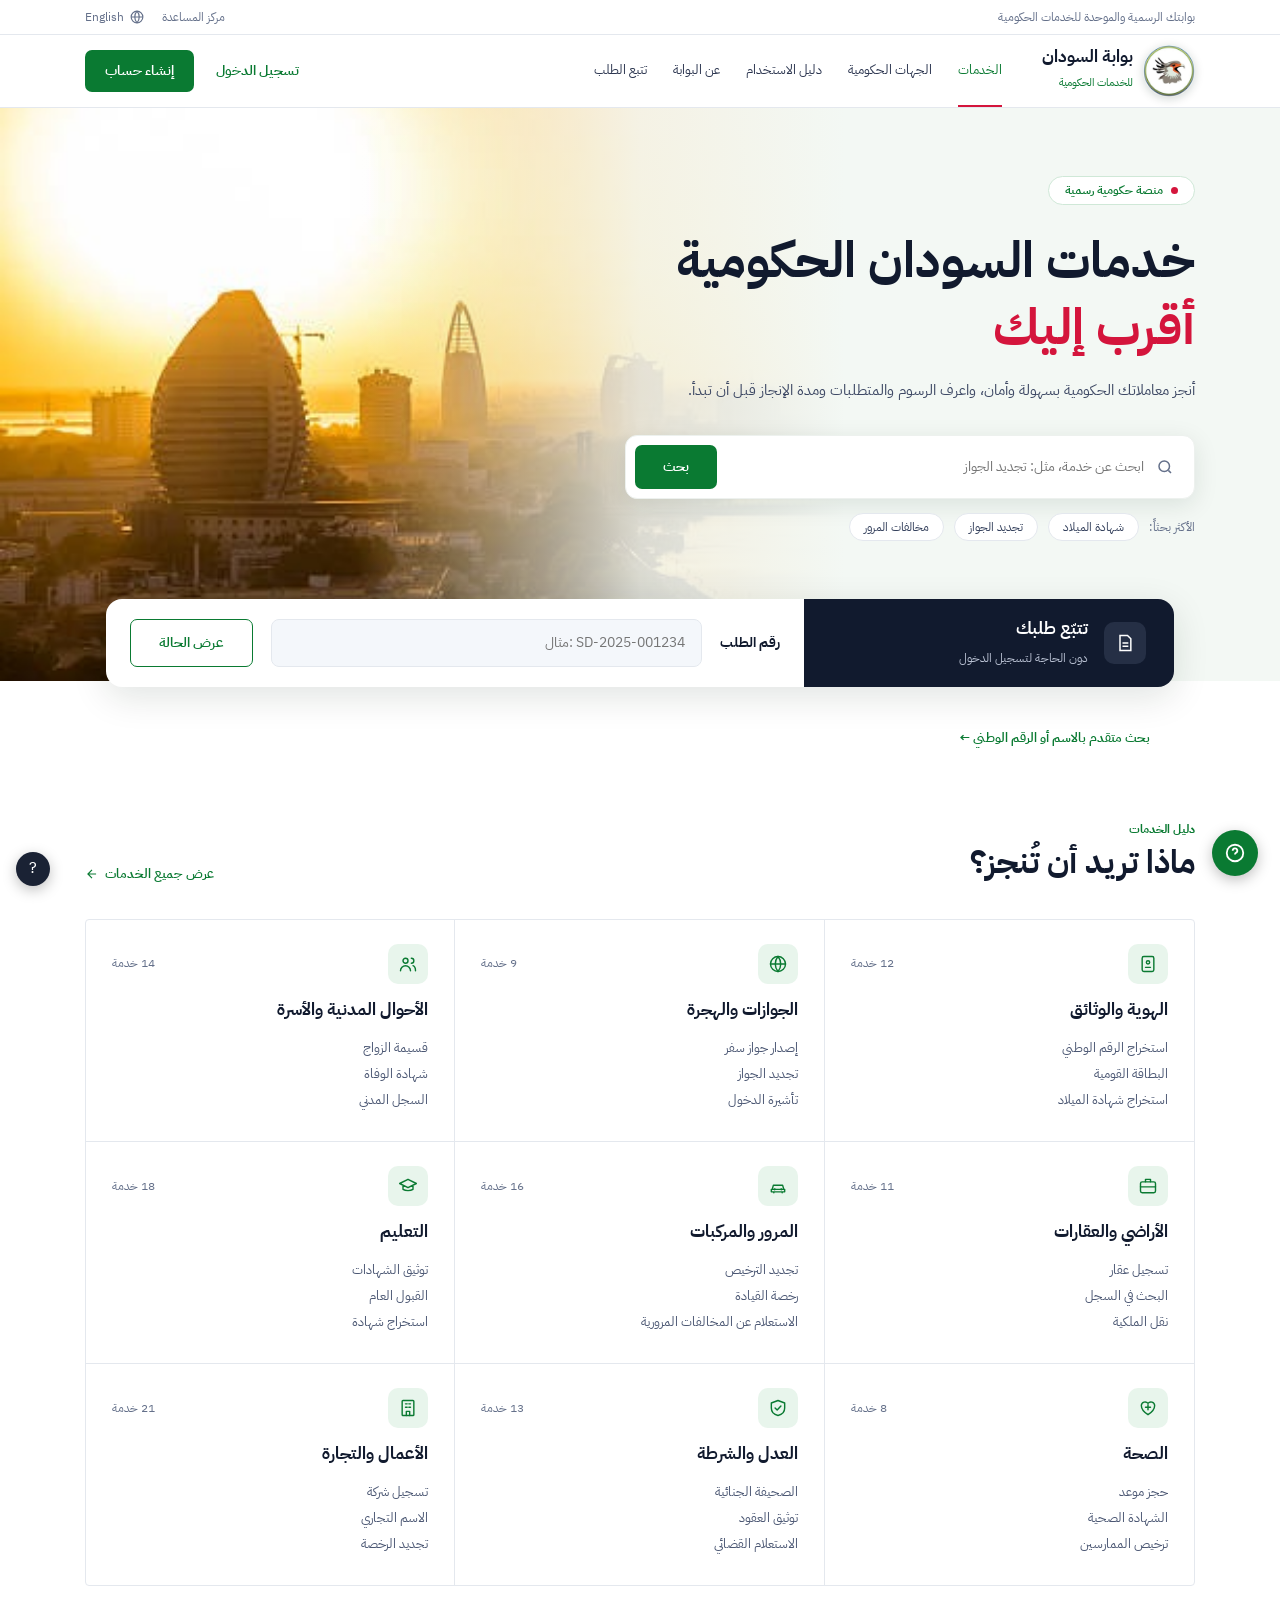
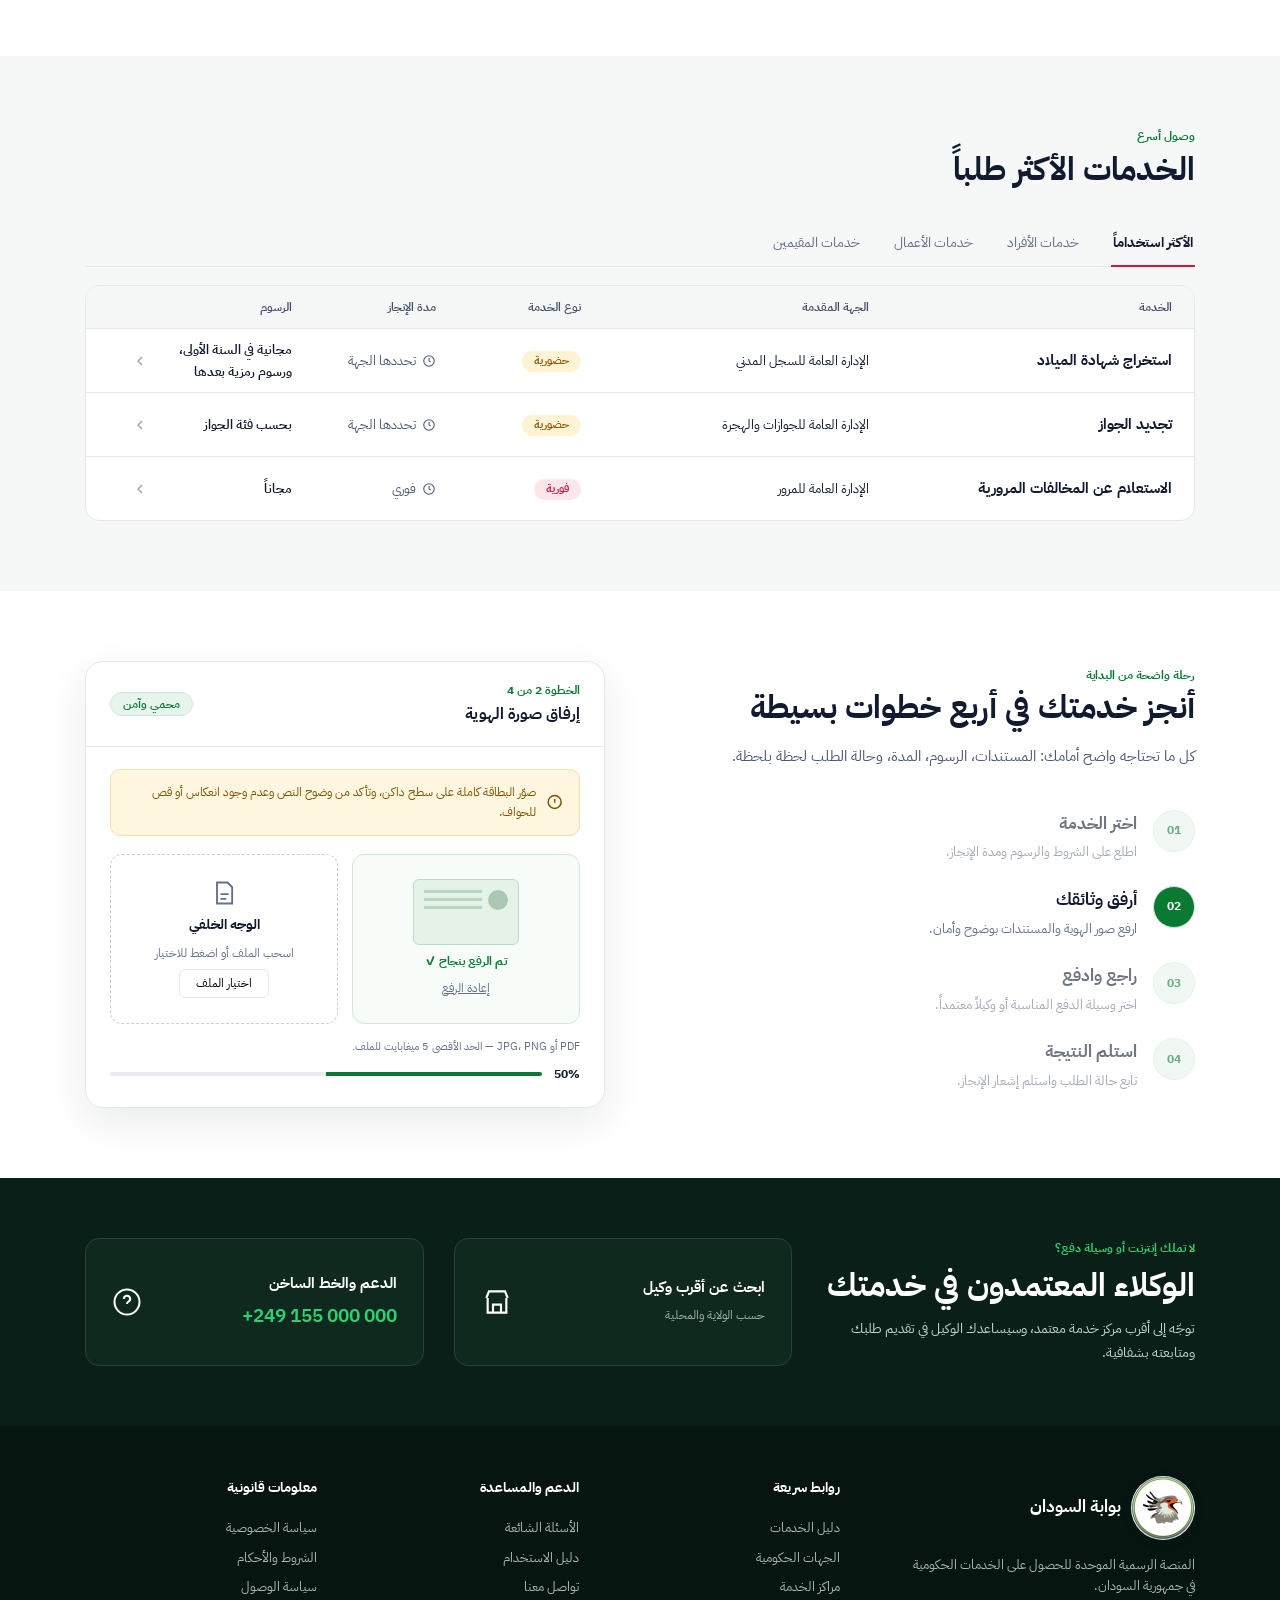
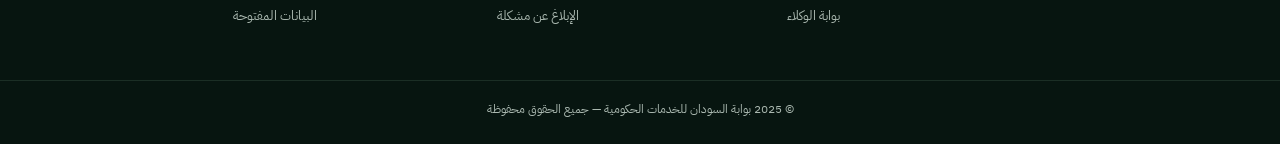
==== index.html @ 1da8e929 "Add files via upload" ====
<!DOCTYPE html>
<html lang="ar" dir="rtl">
<head>
<meta charset="UTF-8">
<meta name="viewport" content="width=device-width, initial-scale=1, viewport-fit=cover">
<title>بوابة السودان للخدمات الحكومية</title>
<link rel="preconnect" href="https://fonts.googleapis.com">
<link rel="preconnect" href="https://fonts.gstatic.com" crossorigin>
<link href="https://fonts.googleapis.com/css2?family=IBM+Plex+Sans+Arabic:wght@300;400;500;600;700&display=swap" rel="stylesheet">
<link rel="stylesheet" href="css/style.css">
<link rel="stylesheet" href="css/mobile.css">
<link rel="stylesheet" href="css/lang.css">
<link rel="icon" href="images/logo.png">
<script src="js/lang-en.js"></script>
<script src="js/i18n.js"></script>
</head>
<body>

<div class="topbar"><div class="wrap">
  <span class="rt">بوابتك الرسمية والموحدة للخدمات الحكومية</span>
  <div class="l"><a href="pages.html?p=faq">مركز المساعدة</a>
    <button id="lang" type="button"><svg width="14" height="14" viewBox="0 0 24 24" fill="none" stroke="currentColor" stroke-width="2"><circle cx="12" cy="12" r="10"/><path d="M2 12h20M12 2a15 15 0 0 1 0 20M12 2a15 15 0 0 0 0 20"/></svg><span>English</span></button></div>
</div></div>

<header><div class="wrap">
  <a class="logo" href="#top">
    <img class="logo-img" src="images/logo.png" alt="شعار جمهورية السودان">
    <div><b>بوابة السودان</b><small>للخدمات الحكومية</small></div>
  </a>
  <nav>
    <a class="active" href="#services">الخدمات</a><a href="pages.html?p=agencies">الجهات الحكومية</a>
    <a href="pages.html?p=guide">دليل الاستخدام</a><a href="pages.html?p=about">عن البوابة</a><a href="track.html">تتبع الطلب</a>
  <a class="m-only" href="#" data-msg="تسجيل الدخول">تسجيل الدخول</a></nav>
  <div class="actions"><a class="login" href="#" data-msg="تسجيل الدخول">تسجيل الدخول</a><button class="btn" data-msg="إنشاء حساب جديد">إنشاء حساب</button></div>
<button class="menu-btn" type="button" aria-label="القائمة" aria-expanded="false"><i></i><i></i><i></i></button></div></header>

<main id="top">
<div class="hero">
  <div class="wrap"><div class="txt">
    <span class="pill"><i></i>منصة حكومية رسمية</span>
    <h1>خدمات السودان الحكومية <span>أقرب إليك</span></h1>
    <p>أنجز معاملاتك الحكومية بسهولة وأمان، واعرف الرسوم والمتطلبات ومدة الإنجاز قبل أن تبدأ.</p>
    <form class="search" id="searchForm" role="search">
      <svg width="18" height="18" viewBox="0 0 24 24" fill="none" stroke="currentColor" stroke-width="2"><circle cx="11" cy="11" r="7"/><path d="m20 20-3.5-3.5"/></svg>
      <input id="q" type="search" placeholder="ابحث عن خدمة، مثل: تجديد الجواز" aria-label="ابحث عن خدمة">
      <button class="btn" type="submit">بحث</button>
    </form>
    <div class="ideas"><span>الأكثر بحثاً:</span>
      <button type="button">شهادة الميلاد</button><button type="button">تجديد الجواز</button><button type="button">مخالفات المرور</button></div>
  </div></div>
</div>

<div class="wrap">
  <div class="track">
    <div class="lead"><div class="ic"><svg width="20" height="20" viewBox="0 0 24 24" fill="none" stroke="#fff" stroke-width="1.8"><path d="M6 3h9l4 4v14H6z"/><path d="M9 12h7M9 16h7"/></svg></div>
      <div><b>تتبّع طلبك</b><small>دون الحاجة لتسجيل الدخول</small></div></div>
    <form id="trackForm"><label for="ref">رقم الطلب</label><input id="ref" placeholder="مثال: SD-2025-001234" autocomplete="off"><button class="btn outline" type="submit">عرض الحالة</button></form>
  </div>
  <div id="trackResult" role="status"></div>
  <p class="tmore"><a href="track.html">بحث متقدم بالاسم أو الرقم الوطني ←</a></p>
</div>

<section id="services"><div class="wrap">
  <div class="head"><div><div class="eyebrow">دليل الخدمات</div><h2>ماذا تريد أن تُنجز؟</h2></div>
    <a class="more" href="#services">عرض جميع الخدمات <svg width="14" height="14" viewBox="0 0 24 24" fill="none" stroke="currentColor" stroke-width="2"><path d="M19 12H5M12 19l-7-7 7-7"/></svg></a></div>
  <div class="grid" id="cats"></div>
</div></section>

<section class="popular" id="agencies"><div class="wrap">
  <div class="eyebrow">وصول أسرع</div><h2>الخدمات الأكثر طلباً</h2>
  <div class="tabs" id="tabs" role="tablist"></div>
  <div class="tbl" id="tbl"></div>
</div></section>

<section class="steps" id="steps"><div class="wrap">
  <div>
    <div class="eyebrow">رحلة واضحة من البداية</div>
    <h2>أنجز خدمتك في أربع خطوات بسيطة</h2>
    <p class="lead">كل ما تحتاجه واضح أمامك: المستندات، الرسوم، المدة، وحالة الطلب لحظة بلحظة.</p>
    <div id="stepList"></div>
  </div>
  <div class="mock" id="mock"></div>
</div></section>
</main>

<div class="agents" id="agents"><div class="wrap">
  <div><div class="eyebrow">لا تملك إنترنت أو وسيلة دفع؟</div><h2>الوكلاء المعتمدون في خدمتك</h2>
    <p>توجّه إلى أقرب مركز خدمة معتمد، وسيساعدك الوكيل في تقديم طلبك ومتابعته بشفافية.</p></div>
  <a class="box" href="pages.html?p=agents">
    <div><b>ابحث عن أقرب وكيل</b><small>حسب الولاية والمحلية</small></div>
    <svg width="32" height="32" viewBox="0 0 24 24" fill="none" stroke="#fff" stroke-width="1.6"><path d="M4 9l2-5h12l2 5M5 9v11h14V9M9 20v-6h6v6"/></svg></a>
  <a class="box" href="pages.html?p=contact"><div><b>الدعم والخط الساخن</b><span class="tel">+249 155 000 000</span></div>
    <svg width="30" height="30" viewBox="0 0 24 24" fill="none" stroke="#fff" stroke-width="1.6"><circle cx="12" cy="12" r="10"/><path d="M9.5 9.5a2.5 2.5 0 1 1 3.5 2.3c-.7.4-1 .9-1 1.7M12 17h.01"/></svg></a>
</div></div>

<footer id="about"><div class="wrap">
  <div class="cols">
    <div class="about"><a class="logo" href="#top"><img class="logo-img" src="images/logo.png" alt="شعار جمهورية السودان"><b>بوابة السودان</b></a>
      <p>المنصة الرسمية الموحدة للحصول على الخدمات الحكومية في جمهورية السودان.</p></div>
    <div><h4>روابط سريعة</h4><ul><li><a href="index.html#services">دليل الخدمات</a></li><li><a href="pages.html?p=agencies">الجهات الحكومية</a></li><li><a href="pages.html?p=centers">مراكز الخدمة</a></li><li><a href="pages.html?p=agents">بوابة الوكلاء</a></li></ul></div>
    <div><h4>الدعم والمساعدة</h4><ul><li><a href="pages.html?p=faq">الأسئلة الشائعة</a></li><li><a href="pages.html?p=guide">دليل الاستخدام</a></li><li><a href="pages.html?p=contact">تواصل معنا</a></li><li><a href="pages.html?p=report">الإبلاغ عن مشكلة</a></li></ul></div>
    <div><h4>معلومات قانونية</h4><ul><li><a href="pages.html?p=privacy">سياسة الخصوصية</a></li><li><a href="pages.html?p=terms">الشروط والأحكام</a></li><li><a href="pages.html?p=access">سياسة الوصول</a></li><li><a href="pages.html?p=opendata">البيانات المفتوحة</a></li></ul></div>
  </div>
</div>
<div class="copy">© 2025 بوابة السودان للخدمات الحكومية — جميع الحقوق محفوظة</div></footer>

<button class="fab help" aria-label="المساعدة" data-msg="مرحباً! كيف يمكننا مساعدتك؟"><svg width="22" height="22" viewBox="0 0 24 24" fill="none" stroke="#fff" stroke-width="2"><circle cx="12" cy="12" r="9"/><path d="M9.5 9.5a2.5 2.5 0 1 1 3.5 2.3c-.7.4-1 .9-1 1.7M12 17h.01"/></svg></button>
<button class="fab q" aria-label="اختصارات" data-msg="اختصارات لوحة المفاتيح قريباً">?</button>
<div class="toast" id="toast" role="status"></div>

<script src="js/services.js"></script>
<script src="js/main.js"></script>
<script src="js/menu.js"></script>
<script>I18N.start()</script>
</body>
</html>
---- css/style.css ----
:root{
  --green:#0a7a32; --green-d:#075d26; --green-l:#e8f5ec; --red:#d4153c;
  --ink:#111a2e; --muted:#64708a; --line:#e4e8ee; --bg:#f6f8f7; --dark:#0a1f17; --darker:#071510;
}
*{box-sizing:border-box;margin:0;padding:0}
html{scroll-behavior:smooth}
body{font-family:"IBM Plex Sans Arabic","Segoe UI",Tahoma,sans-serif;color:var(--ink);background:#fff;line-height:1.7}
a{color:inherit;text-decoration:none}
button,input{font:inherit}
.wrap{max-width:1150px;margin:0 auto;padding:0 20px}
:focus-visible{outline:2px solid var(--green);outline-offset:2px}

/* top bar + header */
.topbar{border-bottom:1px solid var(--line);font-size:12px;color:var(--muted);background:#fff}
.topbar .wrap{display:flex;justify-content:space-between;align-items:center;height:34px}
.topbar .l{display:flex;gap:18px;align-items:center}
.topbar button{background:none;border:0;color:inherit;cursor:pointer;display:flex;gap:6px;align-items:center}
header{position:sticky;top:0;z-index:20;background:rgba(255,255,255,.96);backdrop-filter:blur(8px);border-bottom:1px solid var(--line)}
header .wrap{display:flex;align-items:center;height:72px;gap:40px}
.logo{display:flex;align-items:center;gap:10px}
.logo b{display:block;font-size:17px;line-height:1.2}
.logo small{font-size:11px;color:var(--green)}
nav{display:flex;gap:26px;flex:1}
nav a{font-size:13px;color:#2c3650;height:72px;display:flex;align-items:center;border-bottom:2px solid transparent}
nav a.active{color:var(--green);border-color:var(--red)}
nav a:hover{color:var(--green)}
.actions{display:flex;gap:22px;align-items:center}
.actions .login{color:var(--green);font-weight:600;font-size:14px}
.btn{background:var(--green);color:#fff;border:0;border-radius:7px;padding:9px 20px;font-weight:600;cursor:pointer;font-size:14px;transition:background .2s}
.btn:hover{background:var(--green-d)}
.btn.outline{background:#fff;color:var(--green);border:1.5px solid var(--green)}
.btn.outline:hover{background:var(--green-l)}

/* hero */
.hero{position:relative;min-height:530px;background:#f3f8f4 url("../images/hero.jpg") left center/cover no-repeat;overflow:hidden}
.hero::after{content:"";position:absolute;inset:0;background:linear-gradient(270deg,#f3f8f4 34%,rgba(243,248,244,.85) 50%,rgba(243,248,244,0) 72%)}
.hero .wrap{position:relative;z-index:2;padding-top:68px;padding-bottom:140px}
.hero .txt{max-width:570px}
.pill{display:inline-flex;gap:8px;align-items:center;background:#fff;border:1px solid #cfe8d7;border-radius:30px;padding:3px 16px;font-size:12px;font-weight:600;color:var(--green);margin-bottom:22px}
.pill i{width:7px;height:7px;border-radius:50%;background:var(--red)}
h1{font-size:50px;line-height:1.35;font-weight:700}
h1 span{color:var(--red);display:block}
.hero p{margin-top:16px;color:#3d4864;font-size:15px}
.search{margin-top:32px;background:#fff;border-radius:12px;box-shadow:0 6px 24px rgba(10,40,25,.1);display:flex;align-items:center;padding:9px 20px 9px 9px;border:1px solid #edf1ee;max-width:570px}
.search input{flex:1;border:0;outline:0;padding:10px 12px;font-size:14px;background:transparent}
.search svg{color:var(--muted)}
.search .btn{padding:10px 28px}
.ideas{margin-top:14px;display:flex;gap:10px;align-items:center;flex-wrap:wrap;font-size:12px;color:var(--muted)}
.ideas button{background:#fff;border:1px solid var(--line);border-radius:20px;padding:3px 14px;font-size:12px;cursor:pointer;color:#34405c}
.ideas button:hover{border-color:var(--green);color:var(--green)}

/* track */
.track{position:relative;z-index:5;margin:-82px auto 0;max-width:1068px;background:#fff;border-radius:16px;box-shadow:0 10px 36px rgba(10,30,20,.12);display:flex;overflow:hidden;min-height:88px}
.track .lead{background:var(--ink);color:#fff;padding:0 28px;display:flex;align-items:center;gap:16px;width:370px;flex:none}
.track .lead .ic{width:42px;height:42px;border-radius:10px;background:#252f45;display:grid;place-items:center}
.track .lead b{display:block;font-size:17px}
.track .lead small{font-size:12px;color:#b8c0d2}
.track form{flex:1;display:flex;align-items:center;gap:18px;padding:0 24px}
.track label{font-weight:700;font-size:14px;white-space:nowrap}
.track input{flex:1;border:1px solid var(--line);background:#f4f7fb;border-radius:8px;padding:11px 16px;font-size:14px;direction:ltr;text-align:right}
.track .btn{padding:11px 28px;font-size:14px}
#trackResult{max-width:1068px;margin:12px auto 0;padding:0 24px;font-size:14px;min-height:22px}
#trackResult.ok{color:var(--green)} #trackResult.err{color:var(--red)}

/* sections */
section{padding:70px 0}
.eyebrow{font-size:12px;font-weight:700;color:var(--green)}
h2{font-size:32px;font-weight:700;line-height:1.4}
.head{display:flex;justify-content:space-between;align-items:flex-end;margin-bottom:34px}
.head .more{color:var(--green);font-size:13px;font-weight:600;display:flex;align-items:center;gap:6px}
.grid{display:grid;grid-template-columns:repeat(3,1fr);border:1px solid var(--line);border-radius:4px}
.cat{padding:24px 26px 28px;border-inline-start:1px solid var(--line);border-bottom:1px solid var(--line);position:relative;transition:background .2s;cursor:pointer;min-height:206px}
.cat:nth-child(3n+1){border-inline-start:0}
.cat:nth-last-child(-n+3){border-bottom:0}
.cat:hover{background:#f6faf7}
.cat .top{display:flex;justify-content:space-between;align-items:center;margin-bottom:12px}
.cat .ico{width:40px;height:40px;border-radius:10px;background:var(--green-l);color:var(--green);display:grid;place-items:center}
.cat .n{font-size:12px;color:var(--muted)}
.cat h3{font-size:17px;margin-bottom:10px;display:flex;justify-content:space-between;align-items:center}
.cat h3 .arr{opacity:0;color:var(--green);transition:opacity .2s}
.cat:hover h3 .arr{opacity:1}
.cat li{list-style:none;font-size:13px;color:#4c5874;padding:2px 0}
.cat li:hover{color:var(--green)}

.popular{background:var(--bg)}
.tabs{display:flex;gap:30px;border-bottom:1px solid var(--line);margin:30px 0 18px}
.tabs button{background:none;border:0;padding:10px 2px;font-size:14px;color:var(--muted);cursor:pointer;border-bottom:2px solid transparent;margin-bottom:-1px}
.tabs button.on{color:var(--ink);font-weight:700;border-color:var(--red)}
.tbl{background:#fff;border:1px solid var(--line);border-radius:14px;overflow:hidden}
.tbl .r{display:grid;grid-template-columns:2.1fr 2fr 1fr 1fr 1fr 40px;align-items:center;padding:0 22px;min-height:64px;border-top:1px solid var(--line);font-size:13px;cursor:pointer}
.tbl .r.h{background:#f4f7f6;border:0;min-height:42px;font-size:12px;font-weight:600;color:#44506b;cursor:default}
.tbl .r:not(.h):hover{background:#fafcfb}
.tbl .r b{font-size:15px}
.tag{display:inline-block;padding:1px 12px;border-radius:20px;font-size:11px;font-weight:700}
.tag.e{background:#e0f3e6;color:var(--green)} .tag.f{background:#fde6ea;color:var(--red)}
.dur{color:#4c5874;display:flex;gap:6px;align-items:center}
.fee{font-weight:600;direction:ltr;text-align:right}
.chev{color:#97a0b3;transition:transform .2s}
.r.open .chev{transform:rotate(-90deg)}
.detail{display:none;padding:14px 22px 18px;border-top:1px dashed var(--line);font-size:13px;color:#4c5874;background:#fbfdfc}
.detail.show{display:block}

/* steps */
.steps .wrap{display:grid;grid-template-columns:1fr 1fr;gap:70px;align-items:center}
.steps p.lead{color:#4c5874;margin:14px 0 30px;font-size:15px}
.st{display:flex;gap:16px;align-items:flex-start;padding:10px 0;cursor:pointer;opacity:.6;transition:opacity .2s}
.st.on{opacity:1}
.num{width:42px;height:42px;border-radius:50%;border:1px solid #cfe8d7;background:var(--green-l);display:grid;place-items:center;font-size:12px;font-weight:700;color:var(--green);flex:none}
.st.on .num{background:var(--green);color:#fff}
.st b{font-size:17px;display:block}
.st span{font-size:13px;color:var(--muted)}
.mock{background:#fff;border:1px solid var(--line);border-radius:18px;box-shadow:0 14px 40px rgba(10,30,20,.09);overflow:hidden}
.mock .mh{padding:18px 24px;border-bottom:1px solid var(--line);display:flex;justify-content:space-between;align-items:center}
.mock .mh small{color:var(--green);font-weight:700;font-size:12px;display:block}
.mock .mh b{font-size:16px}
.safe{background:var(--green-l);color:var(--green);border:1px solid #cfe8d7;border-radius:20px;padding:1px 12px;font-size:12px;font-weight:600}
.mb{padding:22px 24px}
.warn{background:#fff6e0;border:1px solid #f3e1b2;color:#7a5200;border-radius:10px;padding:12px 16px;font-size:12px;display:flex;gap:10px;align-items:center;margin-bottom:18px}
.drops{display:grid;grid-template-columns:1fr 1fr;gap:14px}
.drop{border:1.5px dashed #c8d0dc;border-radius:12px;min-height:170px;display:flex;flex-direction:column;align-items:center;justify-content:center;gap:6px;font-size:12px;color:var(--muted);padding:14px;text-align:center}
.drop b{color:var(--ink);font-size:14px}
.drop.done{border-style:solid;border-color:#cfe8d7;background:#f7fcf8}
.drop .card{width:106px;height:66px;border-radius:6px;background:#e4f2e8;border:1px solid #bddcc6;position:relative}
.drop .card::before{content:"";position:absolute;inset:10px 36px 30px 10px;background:repeating-linear-gradient(#b4d5bf 0 3px,transparent 3px 8px)}
.drop .card::after{content:"";position:absolute;width:20px;height:20px;border-radius:50%;background:#aac7b3;inset:10px 10px auto auto}
.drop .ok{color:var(--green);font-weight:700}
.drop button{background:#fff;border:1px solid var(--line);border-radius:6px;padding:3px 16px;font-size:12px;cursor:pointer}
.drop button:hover{border-color:var(--green)}
.drop u{cursor:pointer}
.limit{font-size:11px;color:var(--muted);margin:14px 0 8px}
.prog{display:flex;align-items:center;gap:12px;font-size:12px;font-weight:700}
.bar{flex:1;height:4px;background:#e8ecf1;border-radius:4px;overflow:hidden}
.bar i{display:block;height:100%;background:var(--green);width:50%;transition:width .4s}

/* agents */
.agents{background:var(--dark);color:#fff;padding:60px 0}
.agents .wrap{display:grid;grid-template-columns:1.1fr 1fr 1fr;gap:30px;align-items:center}
.agents .eyebrow{color:#2fd070}
.agents h2{margin:4px 0 10px}
.agents p{color:#c5d4cb;font-size:14px;max-width:420px}
.box{background:#10291f;border:1px solid #234536;border-radius:14px;padding:28px 26px;display:flex;justify-content:space-between;align-items:center;min-height:128px;transition:border-color .2s;cursor:pointer}
.box:hover{border-color:#2fd070}
.box b{display:block;font-size:15px}
.box small{color:#9db3a7;font-size:12px}
.box .tel{color:#2fd070;font-size:19px;font-weight:600;direction:ltr;display:block;margin-top:4px}
footer{background:var(--darker);color:#fff;padding:50px 0 0}
footer .cols{display:grid;grid-template-columns:1.4fr 1fr 1fr 1fr;gap:30px;padding-bottom:50px}
footer h4{font-size:14px;margin-bottom:14px}
footer li{list-style:none;font-size:12.5px;color:#aab8b0;padding:4px 0}
footer li:hover{color:#fff;cursor:pointer}
footer .about p{font-size:12.5px;color:#aab8b0;margin-top:14px;max-width:290px}
.copy{border-top:1px solid #1b2e25;text-align:center;font-size:12px;color:#aab8b0;padding:18px 0 24px}

.fab{position:fixed;bottom:24px;inset-inline-end:24px;z-index:30;width:46px;height:46px;border-radius:50%;background:var(--green);color:#fff;border:0;display:grid;place-items:center;cursor:pointer;box-shadow:0 4px 14px rgba(0,0,0,.25)}
.fab.help{inset-inline-end:auto;inset-inline-start:22px}
.fab.q{background:#1a2234;width:34px;height:34px;bottom:14px;inset-inline-end:16px}
.toast{position:fixed;bottom:84px;inset-inline-start:22px;background:var(--ink);color:#fff;padding:12px 18px;border-radius:10px;font-size:13px;z-index:40;opacity:0;transform:translateY(10px);transition:.25s;pointer-events:none;max-width:280px}
.toast.show{opacity:1;transform:none}

@media(max-width:900px){
  nav{display:none} header .wrap{justify-content:space-between}
  h1{font-size:34px}   .grid{grid-template-columns:1fr 1fr} .cat:nth-child(3n+1){border-inline-start:1px solid var(--line)} .cat:nth-child(2n+1){border-inline-start:0}
  .track{flex-direction:column;margin-inline:16px} .track .lead{width:100%;padding:18px 24px} .track form{flex-wrap:wrap;padding:18px 24px}
  .steps .wrap,.agents .wrap{grid-template-columns:1fr;gap:30px}
  footer .cols{grid-template-columns:1fr 1fr}
  .tbl{overflow-x:auto} .tbl .r{min-width:760px}
}
@media(max-width:560px){.grid{grid-template-columns:1fr}.cat{border-inline-start:0!important;border-bottom:1px solid var(--line)!important}.search .btn{padding:10px 16px}.topbar .rt{display:none}}
@media(prefers-reduced-motion:reduce){*{transition:none!important;scroll-behavior:auto!important}}

/* logo image */
.logo-img{width:52px;height:52px;border-radius:50%;object-fit:cover;background:#fff;box-shadow:0 2px 10px rgba(10,40,25,.18)}
footer .logo-img{width:64px;height:64px}

.tag.p{background:#fff3d6;color:#8a5a00}
.cat li a{display:block}.cat li a:hover{color:var(--green)}

footer li a{display:block;color:inherit}footer li a:hover{color:#fff}
a.box{color:inherit;text-decoration:none}

.tmore{max-width:1068px;margin:6px auto 0;padding:0 24px;font-size:13px}.tmore a{color:var(--green);font-weight:600}
---- css/mobile.css ----
/* ===== تحسينات الهاتف ===== */
html{-webkit-text-size-adjust:100%}
body{overflow-x:hidden;-webkit-tap-highlight-color:transparent}
img,svg{max-width:100%}
.menu-btn{display:none;width:44px;height:44px;border:1px solid var(--line);background:#fff;border-radius:10px;cursor:pointer;align-items:center;justify-content:center;flex-direction:column;gap:5px;flex:none}
.menu-btn i{display:block;width:20px;height:2px;background:var(--ink);border-radius:2px;transition:.25s}
.menu-btn.on i:nth-child(1){transform:translateY(7px) rotate(45deg)}
.menu-btn.on i:nth-child(2){opacity:0}
.menu-btn.on i:nth-child(3){transform:translateY(-7px) rotate(-45deg)}
.m-only{display:none}

@media(max-width:900px){
  header .wrap{height:64px;gap:12px}
  .menu-btn{display:flex}
  .logo{flex:1;min-width:0}
  .logo b{font-size:15px}
  .actions{gap:12px}
  nav{display:none;position:absolute;top:100%;inset-inline:0;background:#fff;border-bottom:1px solid var(--line);box-shadow:0 14px 24px rgba(10,30,20,.1);flex-direction:column;gap:0;padding:6px 20px 14px;max-height:calc(100vh - 100px);overflow:auto}
  nav.open{display:flex}
  nav a{height:auto;min-height:48px;border-bottom:1px solid var(--line);border-inline-start:3px solid transparent;padding:10px 12px}
  nav a.active{border-bottom-color:var(--line);border-inline-start-color:var(--red)}
  .m-only{display:flex}
}

@media(max-width:700px){
  .wrap{padding:0 16px}
  section{padding:44px 0}
  h2{font-size:24px}
  .topbar .wrap{height:38px}
  .topbar a,.topbar button{padding:8px 0}
  .actions .login{display:none}
  .actions .btn{padding:10px 16px;font-size:13px;min-height:44px}

  /* hero */
  .hero{min-height:0;background-position:70% top}
  .hero::after{background:linear-gradient(180deg,rgba(243,248,244,.78) 0%,#f3f8f4 78%)}
  .hero .wrap{padding-top:34px;padding-bottom:110px}
  h1{font-size:31px;line-height:1.4}
  .hero p{font-size:14px}
  .search{padding:6px 12px 6px 6px;border-radius:12px}
  .search>svg{display:none}
  .search input{font-size:16px;min-width:0;padding:12px 10px}
  .search .btn{padding:11px 20px;min-height:44px}
  .ideas{gap:8px}
  .ideas button{padding:7px 14px;min-height:36px}

  /* track */
  .track{margin:-72px 0 0;border-radius:14px}
  .track .lead{padding:16px 20px}
  .track form{flex-direction:column;align-items:stretch;gap:10px;padding:16px 20px 20px}
  .track input{font-size:16px;width:100%;text-align:left}
  .track .btn{width:100%;min-height:46px}
  #trackResult{padding:0 20px}

  /* categories */
  .head{flex-direction:column;align-items:flex-start;gap:10px;margin-bottom:22px}
  .grid{grid-template-columns:1fr}
  .cat{min-height:0;padding:18px 18px 20px;border-inline-start:0!important;border-bottom:1px solid var(--line)!important}
  .cat:last-child{border-bottom:0!important}
  .cat h3 .arr{opacity:1}
  .cat li a{padding:7px 0}

  /* table → cards */
  .tabs{overflow-x:auto;gap:22px;margin:22px -16px 14px;padding:0 16px;scrollbar-width:none;white-space:nowrap}
  .tabs::-webkit-scrollbar{display:none}
  .tabs button{padding:12px 2px;font-size:14px;flex:none}
  .tbl{overflow:visible;background:transparent;border:0;border-radius:0}
  .tbl .r.h{display:none}
  .tbl .rw{background:#fff;border:1px solid var(--line);border-radius:14px;margin-bottom:12px;overflow:hidden}
  .tbl .r{display:flex;flex-wrap:wrap;align-items:center;gap:6px 14px;padding:16px 44px 16px 16px;min-width:0;border-top:0;position:relative;min-height:0}
  .tbl .r>b{flex:1 0 100%;font-size:16px}
  .tbl .r>span:nth-of-type(1){flex:1 0 100%;color:var(--muted);font-size:12px}
  .tbl .chev{position:absolute;inset-inline-end:auto;inset-inline-start:14px;top:50%;margin-top:-8px}
  .tbl .fee{text-align:right;margin-inline-start:auto}
  .detail{padding:12px 16px 16px}

  /* steps */
  .steps .wrap{gap:28px}
  .st{padding:12px 0}
  .mb{padding:18px 16px}
  .mock .mh{padding:14px 16px}
  .drops{grid-template-columns:1fr}
  .drop{min-height:140px}

  /* agents + footer */
  .agents{padding:44px 0}
  .box{padding:20px;min-height:0}
  footer .cols{grid-template-columns:1fr 1fr;gap:26px 16px}
  footer .about{grid-column:1/-1}
  footer li{padding:7px 0}

  /* floating */
  .fab{width:48px;height:48px;bottom:calc(16px + env(safe-area-inset-bottom,0px))}
  .fab.help{inset-inline-start:14px}
  .fab.q{display:none}
  .toast{inset-inline:16px;bottom:calc(80px + env(safe-area-inset-bottom,0px));max-width:none;text-align:center}
}

@media(max-width:380px){
  h1{font-size:27px}
  footer .cols{grid-template-columns:1fr}
  .logo small{display:none}
}
---- css/lang.css ----
/* hide the page for a moment while it is being translated (English mode only) */
html.i18n-pending body{visibility:hidden}

/* ===== English / left-to-right layout ===== */
[dir=ltr] .hero{background-position:right center}
[dir=ltr] .hero::after{background:linear-gradient(90deg,#f3f8f4 34%,rgba(243,248,244,.85) 50%,rgba(243,248,244,0) 72%)}
[dir=ltr] .search{padding:9px 9px 9px 20px}
[dir=ltr] .track input{text-align:left}
[dir=ltr] .fee,[dir=ltr] .tbl .fee{text-align:left}
[dir=ltr] .arr,[dir=ltr] .head .more svg{transform:scaleX(-1)}
[dir=ltr] .chev{transform:scaleX(-1)}
[dir=ltr] .r.open .chev{transform:rotate(90deg)}
[dir=ltr] .terms li{padding:8px 0 8px 26px}
[dir=ltr] .terms li::before{right:auto;left:0}
[dir=ltr] .bl li{padding:7px 0 7px 24px}
[dir=ltr] .bl li::before{right:auto;left:2px}
[dir=ltr] .tl li::before{right:auto;left:15px}
[dir=ltr] .rd ul{margin:8px 0 0 20px}
[dir=ltr] .ri{text-align:left}
[dir=ltr] .pbar i{background:linear-gradient(90deg,var(--green),#2fd070)}
[dir=ltr] .fl li{text-align:left}
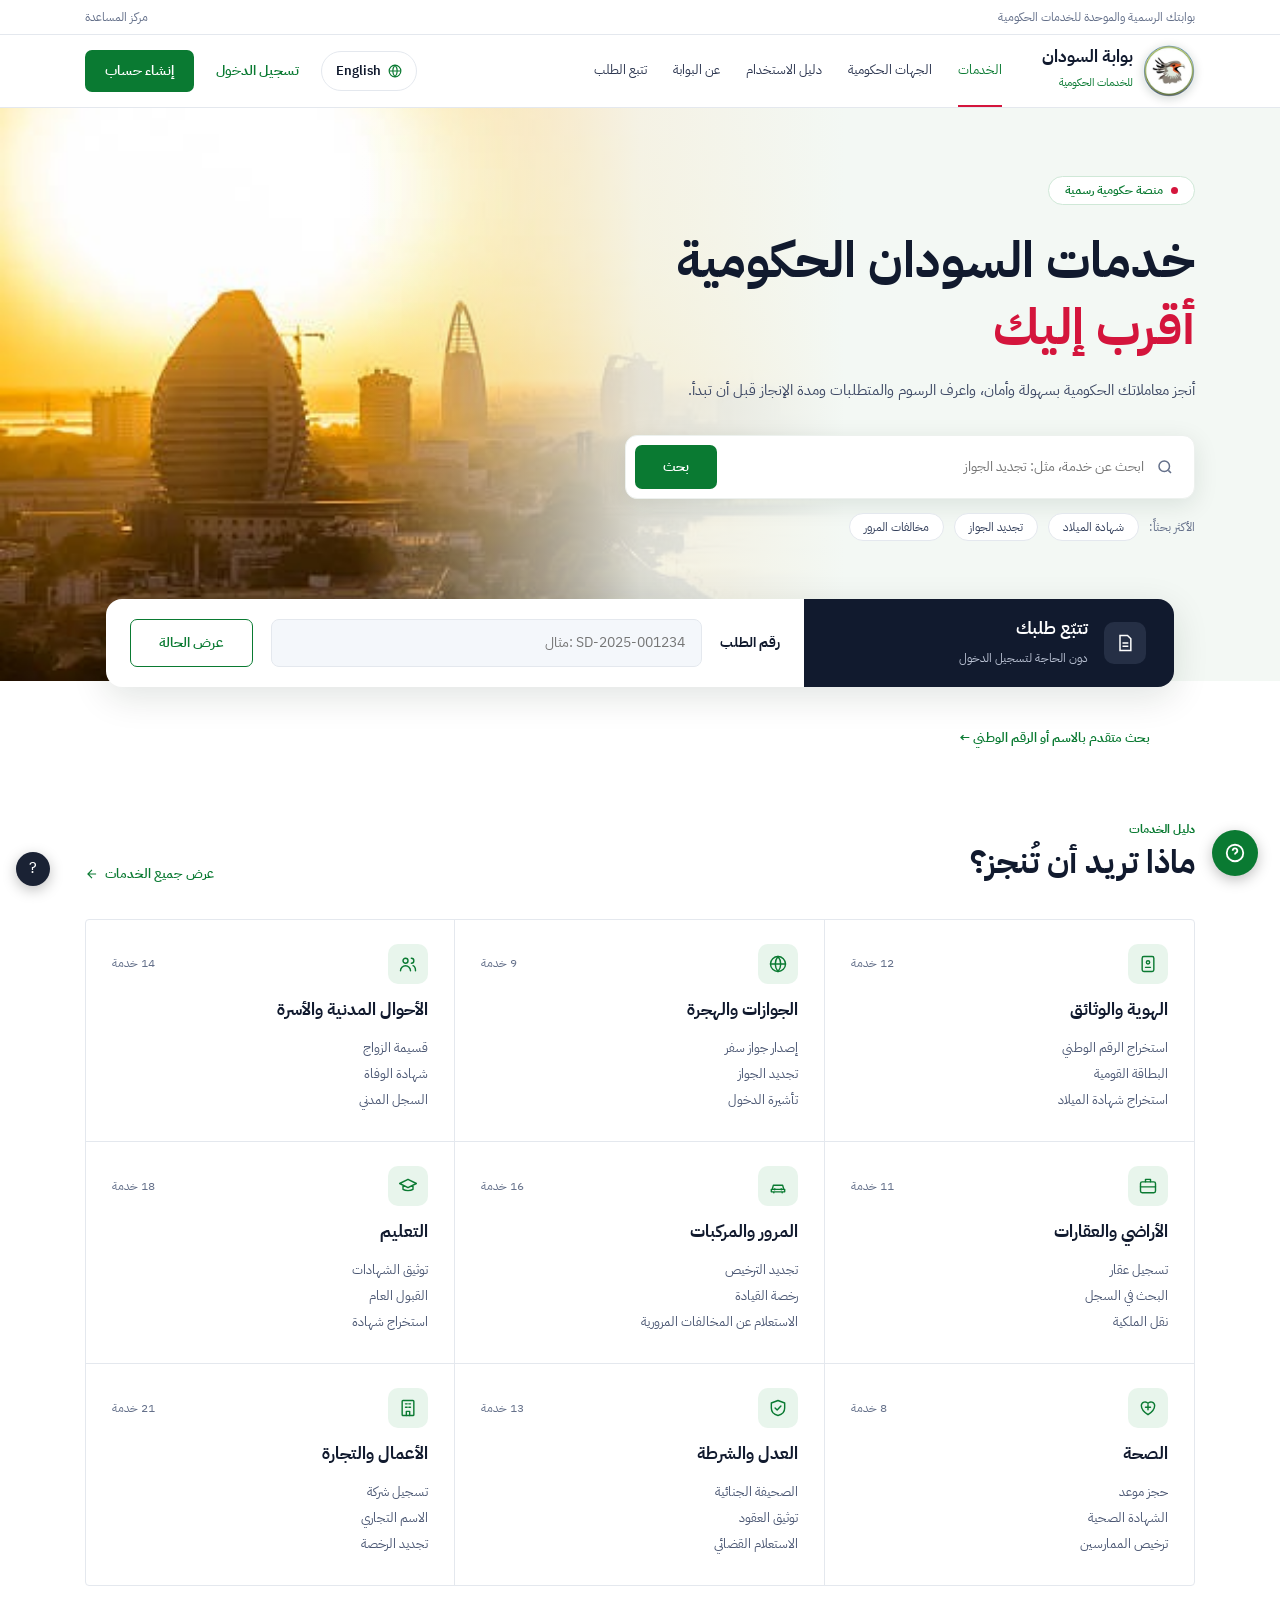
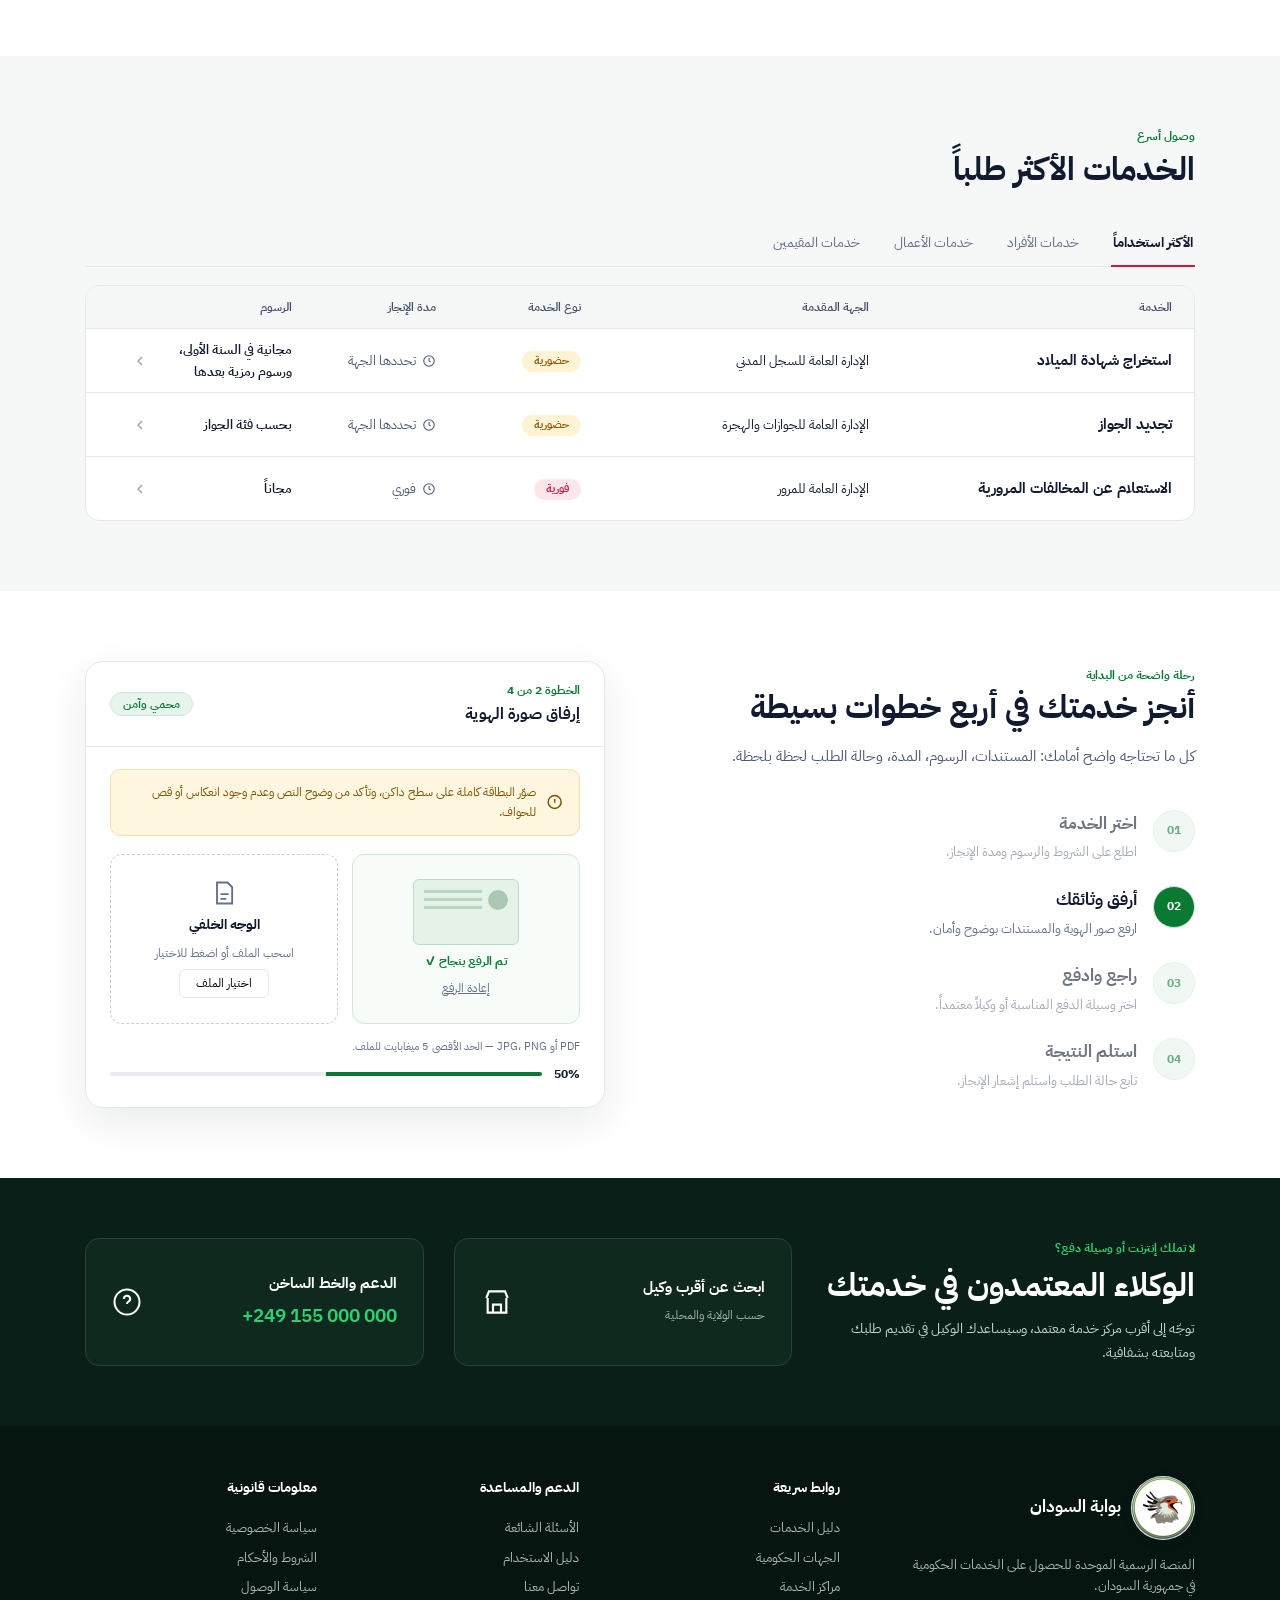
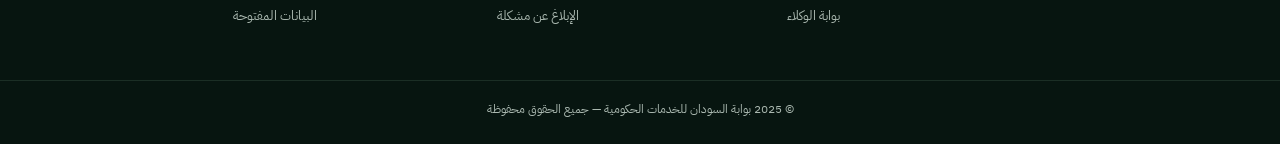
==== commit 2a08a859: "Add files via upload" ====
--- a/index.html
+++ b/index.html
@@ -18,8 +18,7 @@
 
 <div class="topbar"><div class="wrap">
   <span class="rt">بوابتك الرسمية والموحدة للخدمات الحكومية</span>
-  <div class="l"><a href="pages.html?p=faq">مركز المساعدة</a>
-    <button id="lang" type="button"><svg width="14" height="14" viewBox="0 0 24 24" fill="none" stroke="currentColor" stroke-width="2"><circle cx="12" cy="12" r="10"/><path d="M2 12h20M12 2a15 15 0 0 1 0 20M12 2a15 15 0 0 0 0 20"/></svg><span>English</span></button></div>
+  <div class="l"><a href="pages.html?p=faq">مركز المساعدة</a></div>
 </div></div>
 
 <header><div class="wrap">
@@ -31,7 +30,8 @@
     <a class="active" href="#services">الخدمات</a><a href="pages.html?p=agencies">الجهات الحكومية</a>
     <a href="pages.html?p=guide">دليل الاستخدام</a><a href="pages.html?p=about">عن البوابة</a><a href="track.html">تتبع الطلب</a>
   <a class="m-only" href="#" data-msg="تسجيل الدخول">تسجيل الدخول</a></nav>
-  <div class="actions"><a class="login" href="#" data-msg="تسجيل الدخول">تسجيل الدخول</a><button class="btn" data-msg="إنشاء حساب جديد">إنشاء حساب</button></div>
+  <div class="actions">
+      <button id="lang" type="button"><svg width="14" height="14" viewBox="0 0 24 24" fill="none" stroke="currentColor" stroke-width="2"><circle cx="12" cy="12" r="10"/><path d="M2 12h20M12 2a15 15 0 0 1 0 20M12 2a15 15 0 0 0 0 20"/></svg><span>English</span></button><a class="login" href="#" data-msg="تسجيل الدخول">تسجيل الدخول</a><button class="btn" data-msg="إنشاء حساب جديد">إنشاء حساب</button></div>
 <button class="menu-btn" type="button" aria-label="القائمة" aria-expanded="false"><i></i><i></i><i></i></button></div></header>
 
 <main id="top">
--- a/css/lang.css
+++ b/css/lang.css
@@ -19,3 +19,16 @@
 [dir=ltr] .ri{text-align:left}
 [dir=ltr] .pbar i{background:linear-gradient(90deg,var(--green),#2fd070)}
 [dir=ltr] .fl li{text-align:left}
+
+/* language button: lives in the header next to "Create account" */
+.actions #lang{display:inline-flex;align-items:center;gap:7px;height:40px;padding:0 14px;border:1px solid var(--line);border-radius:999px;background:#fff;color:var(--ink);font:inherit;font-size:13px;font-weight:600;cursor:pointer;white-space:nowrap;transition:.2s}
+.actions #lang:hover{border-color:var(--green);color:var(--green)}
+.actions #lang svg{flex:none;color:var(--green)}
+@media(max-width:700px){
+  .actions{gap:8px}
+  .actions #lang{height:44px;padding:0 12px;font-size:13px}
+  .actions .btn{padding:10px 12px}
+  header .wrap{gap:8px}
+}
+@media(max-width:430px){.logo small{display:none}.logo b{font-size:14px}}
+@media(max-width:420px){.logo>div{display:none}}
